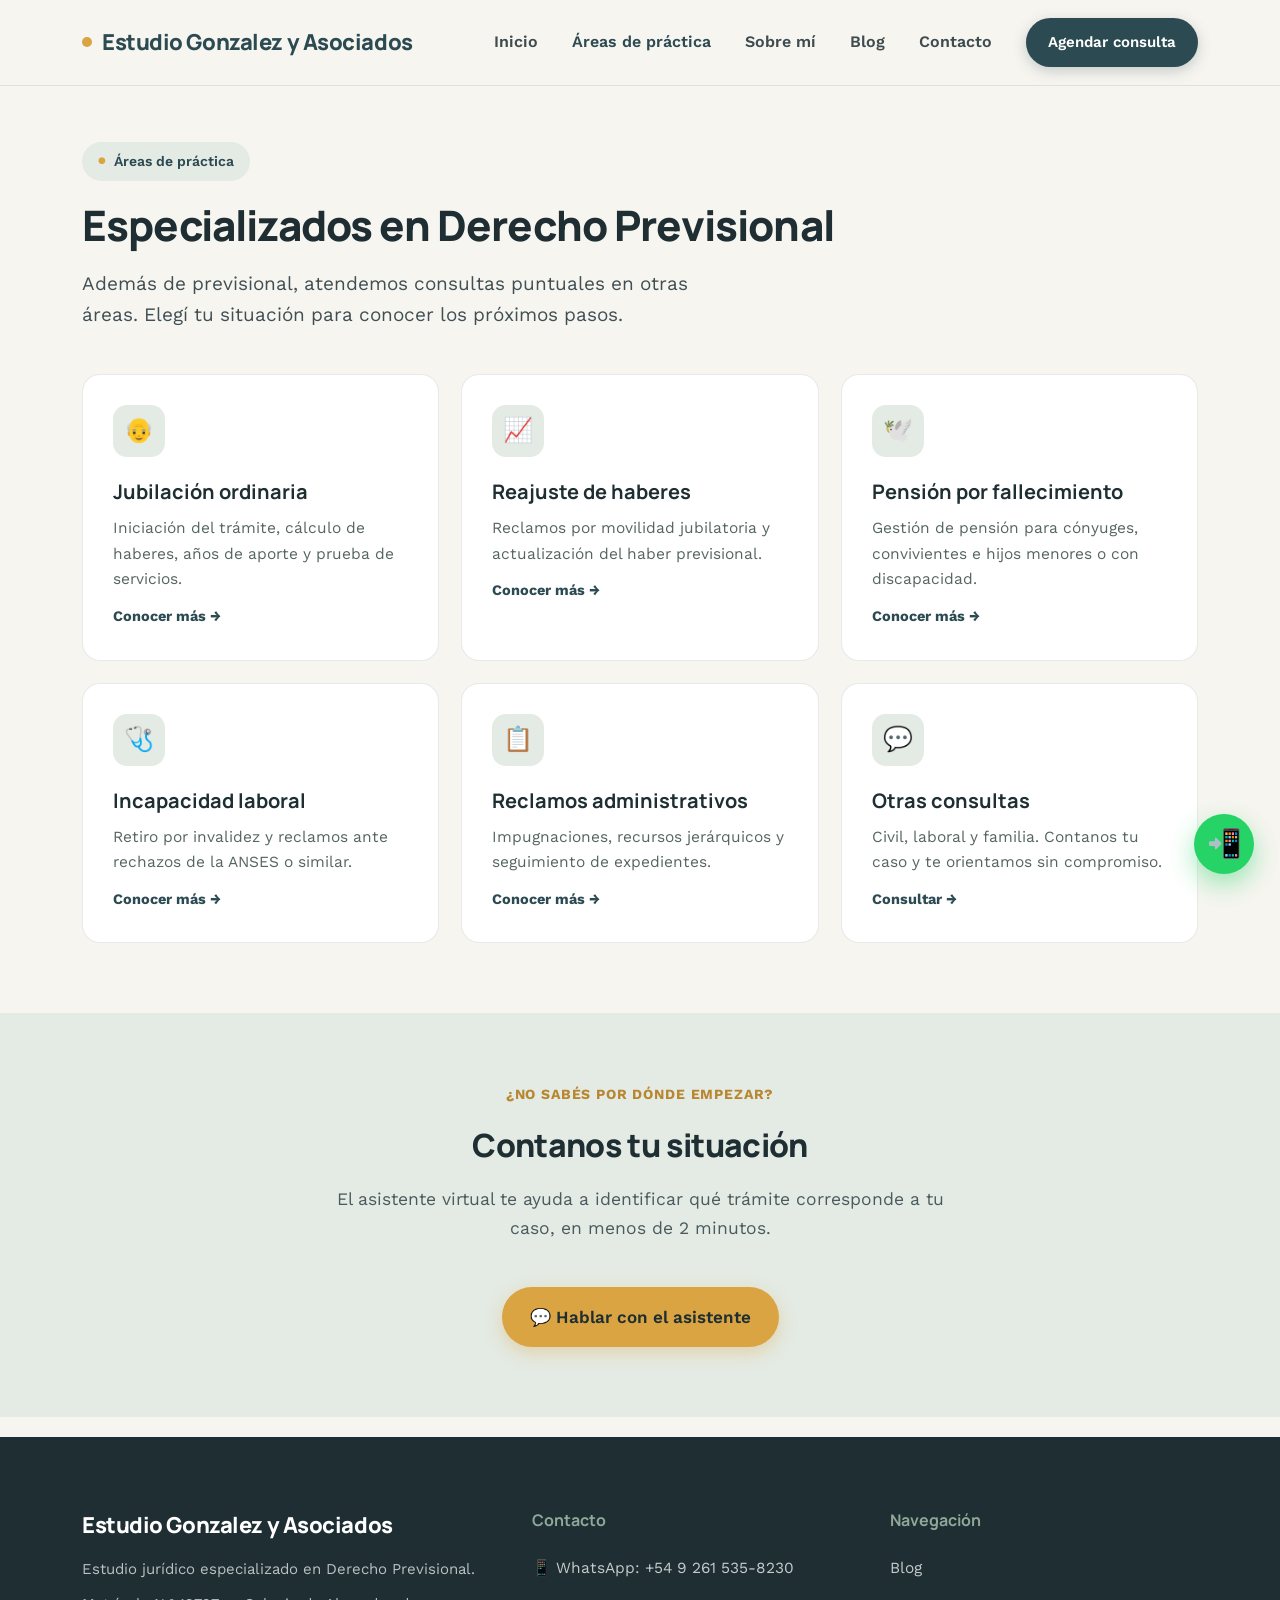
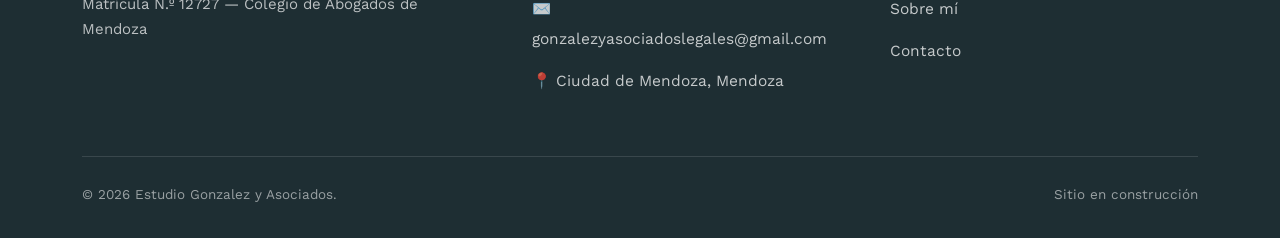
==== areas.html @ e0887457 "Add files via upload" ====
<!DOCTYPE html>
<html lang="es">
<head>
<meta charset="UTF-8">
<meta name="viewport" content="width=device-width, initial-scale=1.0">
<title>Áreas de práctica — Estudio Gonzalez y Asociados | Mendoza</title>
<meta name="description" content="Jubilación ordinaria, reajuste de haberes, pensión por fallecimiento, incapacidad laboral y reclamos administrativos.">
<link rel="preconnect" href="https://fonts.googleapis.com">
<link href="https://fonts.googleapis.com/css2?family=Manrope:wght@500;600;700;800&family=Work+Sans:wght@400;500;600&display=swap" rel="stylesheet">
<link rel="stylesheet" href="styles.css">
</head>
<body>
<header>
  <div class="navbar wrap">
    <a href="index.html" class="brand"><span class="dot"></span>Estudio Gonzalez y Asociados</a>
    <div class="menu-row">
      <nav><ul>
        <li><a href="index.html">Inicio</a></li>
        <li><a href="areas.html" aria-current="page">Áreas de práctica</a></li>
        <li><a href="sobre-mi.html">Sobre mí</a></li>
        <li><a href="blog.html">Blog</a></li>
        <li><a href="contacto.html">Contacto</a></li>
      </ul></nav>
      <a class="nav-cta" href="contacto.html#calendario">Agendar consulta</a>
    </div>
  </div>
</header>

<section class="page-hero">
  <div class="wrap">
    <span class="eyebrow">Áreas de práctica</span>
    <h1>Especializados en Derecho Previsional</h1>
    <p class="lead">Además de previsional, atendemos consultas puntuales en otras áreas. Elegí tu situación para conocer los próximos pasos.</p>
  </div>
</section>

<section style="padding-top:0;">
  <div class="wrap">
    <div class="areas-grid">
      <a href="previsional.html#jubilacion" class="area-card reveal"><div class="area-ic">👴</div><h3>Jubilación ordinaria</h3><p>Iniciación del trámite, cálculo de haberes, años de aporte y prueba de servicios.</p><span class="area-link">Conocer más →</span></a>
      <a href="previsional.html#reajuste" class="area-card reveal"><div class="area-ic">📈</div><h3>Reajuste de haberes</h3><p>Reclamos por movilidad jubilatoria y actualización del haber previsional.</p><span class="area-link">Conocer más →</span></a>
      <a href="previsional.html#pension" class="area-card reveal"><div class="area-ic">🕊️</div><h3>Pensión por fallecimiento</h3><p>Gestión de pensión para cónyuges, convivientes e hijos menores o con discapacidad.</p><span class="area-link">Conocer más →</span></a>
      <a href="previsional.html#incapacidad" class="area-card reveal"><div class="area-ic">🩺</div><h3>Incapacidad laboral</h3><p>Retiro por invalidez y reclamos ante rechazos de la ANSES o similar.</p><span class="area-link">Conocer más →</span></a>
      <a href="previsional.html#reclamos" class="area-card reveal"><div class="area-ic">📋</div><h3>Reclamos administrativos</h3><p>Impugnaciones, recursos jerárquicos y seguimiento de expedientes.</p><span class="area-link">Conocer más →</span></a>
      <a href="contacto.html" class="area-card reveal"><div class="area-ic">💬</div><h3>Otras consultas</h3><p>Civil, laboral y familia. Contanos tu caso y te orientamos sin compromiso.</p><span class="area-link">Consultar →</span></a>
    </div>
  </div>
</section>

<section class="faq">
  <div class="wrap">
    <div class="sec-head reveal" style="margin-left:auto; margin-right:auto; text-align:center;">
      <span class="sec-eyebrow">¿No sabés por dónde empezar?</span>
      <h2>Contanos tu situación</h2>
      <p>El asistente virtual te ayuda a identificar qué trámite corresponde a tu caso, en menos de 2 minutos.</p>
    </div>
    <div style="text-align:center;"><a href="contacto.html" class="btn-primary">💬 Hablar con el asistente</a></div>
  </div>
</section>

<footer>
  <div class="wrap">
    <div class="foot-grid">
      <div><div class="brand">Estudio Gonzalez y Asociados</div><p>Estudio jurídico especializado en Derecho Previsional.</p><p>Matrícula N.º 12727 — Colegio de Abogados de Mendoza</p></div>
      <div><h3>Contacto</h3><ul><li><a href="https://wa.me/5492615358230?text=Hola%2C%20quiero%20hacer%20una%20consulta%20previsional" target="_blank" rel="noopener">📱 WhatsApp: +54 9 261 535-8230</a></li><li><a href="mailto:gonzalezyasociadoslegales@gmail.com">✉️ gonzalezyasociadoslegales@gmail.com</a></li><li><a href="#">📍 Ciudad de Mendoza, Mendoza</a></li></ul></div>
      <div><h3>Navegación</h3><ul><li><a href="blog.html">Blog</a></li><li><a href="sobre-mi.html">Sobre mí</a></li><li><a href="contacto.html">Contacto</a></li></ul></div>
    </div>
    <div class="foot-bottom"><span>© 2026 Estudio Gonzalez y Asociados.</span><span>Sitio en construcción</span></div>
  </div>
</footer>
<a href="https://wa.me/5492615358230?text=Hola%2C%20quiero%20hacer%20una%20consulta%20previsional" target="_blank" rel="noopener" class="wa-float" aria-label="Contactar por WhatsApp">📲</a>
<script>
const io = new IntersectionObserver((entries)=>{entries.forEach(e=>{if(e.isIntersecting){e.target.classList.add('show'); io.unobserve(e.target);}});}, {threshold:0.15});
document.querySelectorAll('.reveal').forEach(el=>io.observe(el));
</script>
</body>
</html>
---- styles.css ----
:root{
  --teal-900:#1E2E33;
  --teal-700:#2C4A52;
  --teal-600:#3B5F68;
  --sage:#8FA998;
  --sage-light:#E4EBE4;
  --sand:#F7F5F0;
  --gold:#D9A441;
  --gold-dark:#B8862E;
  --white:#FFFFFF;
  --line: rgba(30,46,51,0.10);
  --radius: 18px;
}
*{box-sizing:border-box; margin:0; padding:0;}
html{scroll-behavior:smooth;}
body{
  font-family:'Work Sans', Arial, sans-serif;
  background:var(--sand);
  color:var(--teal-900);
  font-size:18px;
  line-height:1.65;
  -webkit-font-smoothing:antialiased;
}
h1,h2,h3,.brand{font-family:'Manrope', Arial, sans-serif;}
a{color:inherit;}
img{max-width:100%; display:block;}
.wrap{max-width:1180px; margin:0 auto; padding:0 32px;}
:focus-visible{outline:3px solid var(--gold-dark); outline-offset:3px; border-radius:6px;}

/* HEADER */
header{position:sticky; top:0; z-index:50; background:rgba(247,245,240,0.94); backdrop-filter:blur(10px); border-bottom:1px solid var(--line);}
.navbar{display:flex; align-items:center; justify-content:space-between; padding:18px 32px;}
.brand{font-weight:800; font-size:22px; color:var(--teal-700); letter-spacing:-0.02em; display:flex; align-items:center; gap:10px; text-decoration:none;}
.brand .dot{width:10px;height:10px;border-radius:50%;background:var(--gold);}
nav ul{list-style:none; display:flex; gap:34px; font-weight:600; font-size:16px;}
nav a{text-decoration:none; color:var(--teal-900); opacity:0.85; transition:opacity .2s;}
nav a:hover, nav a[aria-current="page"]{opacity:1; color:var(--teal-700);}
.nav-cta{background:var(--teal-700); color:var(--white); padding:12px 22px; border-radius:100px; font-weight:600; font-size:15px; text-decoration:none; white-space:nowrap; box-shadow:0 4px 14px rgba(44,74,82,0.25);}
.menu-row{display:flex; align-items:center; gap:34px;}
@media (max-width:880px){ nav{display:none;} }

.page-hero{padding:56px 0 44px;}
.eyebrow{display:inline-flex; align-items:center; gap:8px; background:var(--sage-light); color:var(--teal-700); padding:8px 16px; border-radius:100px; font-weight:600; font-size:14px; margin-bottom:20px;}
.eyebrow::before{content:"●"; color:var(--gold); font-size:10px;}
h1{font-size:42px; line-height:1.16; letter-spacing:-0.02em; font-weight:800; color:var(--teal-900); margin-bottom:18px;}
.lead{font-size:19px; color:#3f4f53; max-width:620px;}

.btn-row{display:flex; gap:16px; flex-wrap:wrap; margin-top:28px;}
.btn-primary, .btn-secondary{padding:16px 28px; border-radius:100px; font-weight:600; font-size:17px; text-decoration:none; display:inline-flex; align-items:center; gap:10px; transition:transform .15s ease, box-shadow .15s ease; border:none; cursor:pointer; font-family:inherit;}
.btn-primary{background:var(--gold); color:var(--teal-900); box-shadow:0 6px 18px rgba(217,164,65,0.35);}
.btn-primary:hover{transform:translateY(-2px);}
.btn-secondary{background:var(--white); color:var(--teal-700); border:1.5px solid var(--line);}
.btn-secondary:hover{border-color:var(--teal-700); transform:translateY(-2px);}

section{padding:70px 0;}
.sec-head{max-width:640px; margin-bottom:44px;}
.sec-eyebrow{color:var(--gold-dark); font-weight:700; font-size:14px; letter-spacing:0.06em; text-transform:uppercase; margin-bottom:12px; display:block;}
h2{font-size:32px; font-weight:800; letter-spacing:-0.02em; margin-bottom:14px; color:var(--teal-900);}
h3{font-size:20px; font-weight:700;}
.sec-head p{color:#4a5a5e; font-size:17.5px;}

.areas-grid{display:grid; grid-template-columns:repeat(3,1fr); gap:22px;}
@media (max-width:860px){ .areas-grid{grid-template-columns:repeat(2,1fr);} }
@media (max-width:600px){ .areas-grid{grid-template-columns:1fr;} }
.area-card{background:var(--white); border-radius:var(--radius); padding:30px; border:1px solid var(--line); transition:transform .2s ease, box-shadow .2s ease; text-decoration:none; color:inherit; display:block;}
.area-card:hover{transform:translateY(-4px); box-shadow:0 16px 34px rgba(30,46,51,0.09);}
.area-ic{width:52px; height:52px; border-radius:14px; background:var(--sage-light); display:flex; align-items:center; justify-content:center; font-size:24px; margin-bottom:18px;}
.area-card h3{margin-bottom:8px;}
.area-card p{font-size:15.5px; color:#55655f;}
.area-card .area-link{font-size:14.5px; font-weight:700; color:var(--teal-700); margin-top:12px; display:inline-block;}

.blog-grid{display:grid; grid-template-columns:repeat(3,1fr); gap:26px;}
@media (max-width:900px){ .blog-grid{grid-template-columns:1fr 1fr;} }
@media (max-width:640px){ .blog-grid{grid-template-columns:1fr;} }
.blog-card{background:var(--white); border-radius:var(--radius); overflow:hidden; border:1px solid var(--line); display:flex; flex-direction:column; transition:transform .2s ease; text-decoration:none; color:inherit;}
.blog-card:hover{transform:translateY(-4px);}
.blog-img{height:150px; background:linear-gradient(135deg, var(--teal-700), var(--sage)); position:relative;}
.blog-tag{position:absolute; top:14px; left:14px; background:rgba(255,255,255,0.92); color:var(--teal-700); font-size:12.5px; font-weight:700; padding:6px 12px; border-radius:100px;}
.blog-content{padding:22px; display:flex; flex-direction:column; gap:10px; flex:1;}
.blog-date{font-size:13px; color:#8a978f; font-weight:600;}
.blog-content h3{font-size:18px; line-height:1.35;}
.blog-content p{font-size:14.5px; color:#5a6a64; flex:1;}
.blog-link{font-size:14.5px; font-weight:700; color:var(--teal-700);}

.faq{background:var(--sage-light);}
.faq-list{max-width:760px; margin:0 auto;}
details{background:var(--white); border-radius:14px; padding:22px 24px; margin-bottom:14px; border:1px solid var(--line);}
summary{font-weight:700; font-size:17.5px; cursor:pointer; list-style:none; display:flex; justify-content:space-between; align-items:center;}
summary::-webkit-details-marker{display:none;}
summary::after{content:"+"; font-size:22px; color:var(--gold-dark); font-weight:700; margin-left:16px;}
details[open] summary::after{content:"–";}
details p{margin-top:14px; font-size:16px; color:#4a5a5e;}

.card-white{background:var(--white); border-radius:var(--radius); border:1px solid var(--line); padding:34px;}

.contact-grid{display:grid; grid-template-columns:1fr 1fr; gap:44px; align-items:start;}
@media (max-width:860px){ .contact-grid{grid-template-columns:1fr;} }
.form-field{margin-bottom:20px;}
.form-field label{display:block; font-weight:600; font-size:15px; margin-bottom:8px;}
.form-field input, .form-field select, .form-field textarea{
  width:100%; padding:14px 16px; border-radius:12px; border:1.5px solid var(--line);
  font-family:inherit; font-size:16px; background:var(--sand); color:var(--teal-900);
}
.form-field textarea{min-height:120px; resize:vertical;}
.chips-select{display:flex; flex-wrap:wrap; gap:10px;}
.chips-select label{display:flex; align-items:center; gap:8px; background:var(--sand); border:1.5px solid var(--line); padding:10px 16px; border-radius:100px; font-weight:600; font-size:14.5px; cursor:pointer;}
.info-row{display:flex; gap:14px; margin-bottom:22px; align-items:flex-start;}
.info-ic{width:44px; height:44px; border-radius:12px; background:var(--sage-light); display:flex; align-items:center; justify-content:center; font-size:20px; flex-shrink:0;}
.info-row h3{font-size:17px; margin-bottom:4px;}
.info-row p{font-size:15.5px; color:#55655f;}

article.post{max-width:740px; margin:0 auto;}
article.post h2{font-size:26px; margin-top:36px; margin-bottom:14px;}
article.post p{margin-bottom:18px; font-size:18px; color:#33454a;}
article.post ul{margin:0 0 18px 22px;}
article.post li{margin-bottom:10px; font-size:18px; color:#33454a;}
.post-meta{display:flex; gap:16px; align-items:center; color:#6d7d77; font-size:14.5px; margin-bottom:10px; font-weight:600;}
.post-callout{background:var(--sage-light); border-left:4px solid var(--sage); padding:20px 24px; border-radius:12px; margin:26px 0; font-size:17px;}

footer{background:var(--teal-900); color:var(--white); padding:70px 0 32px; margin-top:20px;}
.foot-grid{display:grid; grid-template-columns:1.3fr 1fr 1fr; gap:50px; margin-bottom:50px;}
@media (max-width:800px){ .foot-grid{grid-template-columns:1fr;} }
footer h3{font-size:16px; font-weight:700; margin-bottom:18px; color:var(--sage);}
footer .brand{color:var(--white); margin-bottom:14px;}
footer p{color:rgba(255,255,255,0.7); font-size:15px; margin-bottom:10px;}
footer ul{list-style:none;}
footer li{margin-bottom:12px;}
footer a{text-decoration:none; color:rgba(255,255,255,0.75); font-size:15.5px;}
footer a:hover{color:var(--white);}
.foot-bottom{border-top:1px solid rgba(255,255,255,0.12); padding-top:26px; font-size:13.5px; color:rgba(255,255,255,0.55); display:flex; justify-content:space-between; flex-wrap:wrap; gap:10px;}

.wa-float{position:fixed; bottom:26px; right:26px; z-index:60; width:60px; height:60px; border-radius:50%; background:#25D366; display:flex; align-items:center; justify-content:center; font-size:28px; box-shadow:0 10px 26px rgba(37,211,102,0.45); text-decoration:none; color:white; animation:float 3s ease-in-out infinite;}
@keyframes float{0%,100%{transform:translateY(0);} 50%{transform:translateY(-6px);}}

.trust{background:var(--teal-700); padding:26px 0;}
.trust .wrap{display:flex; justify-content:space-between; flex-wrap:wrap; gap:20px; color:var(--white);}
.trust-item{display:flex; align-items:center; gap:12px; font-weight:600; font-size:15.5px;}
.trust-item .ic{width:34px; height:34px; border-radius:10px; background:rgba(255,255,255,0.14); display:flex; align-items:center; justify-content:center; font-size:17px;}

.reveal{opacity:0; transform:translateY(18px); transition:opacity .6s ease, transform .6s ease;}
.reveal.show{opacity:1; transform:translateY(0);}

@media (prefers-reduced-motion: reduce){ *{animation:none !important; transition:none !important;} }
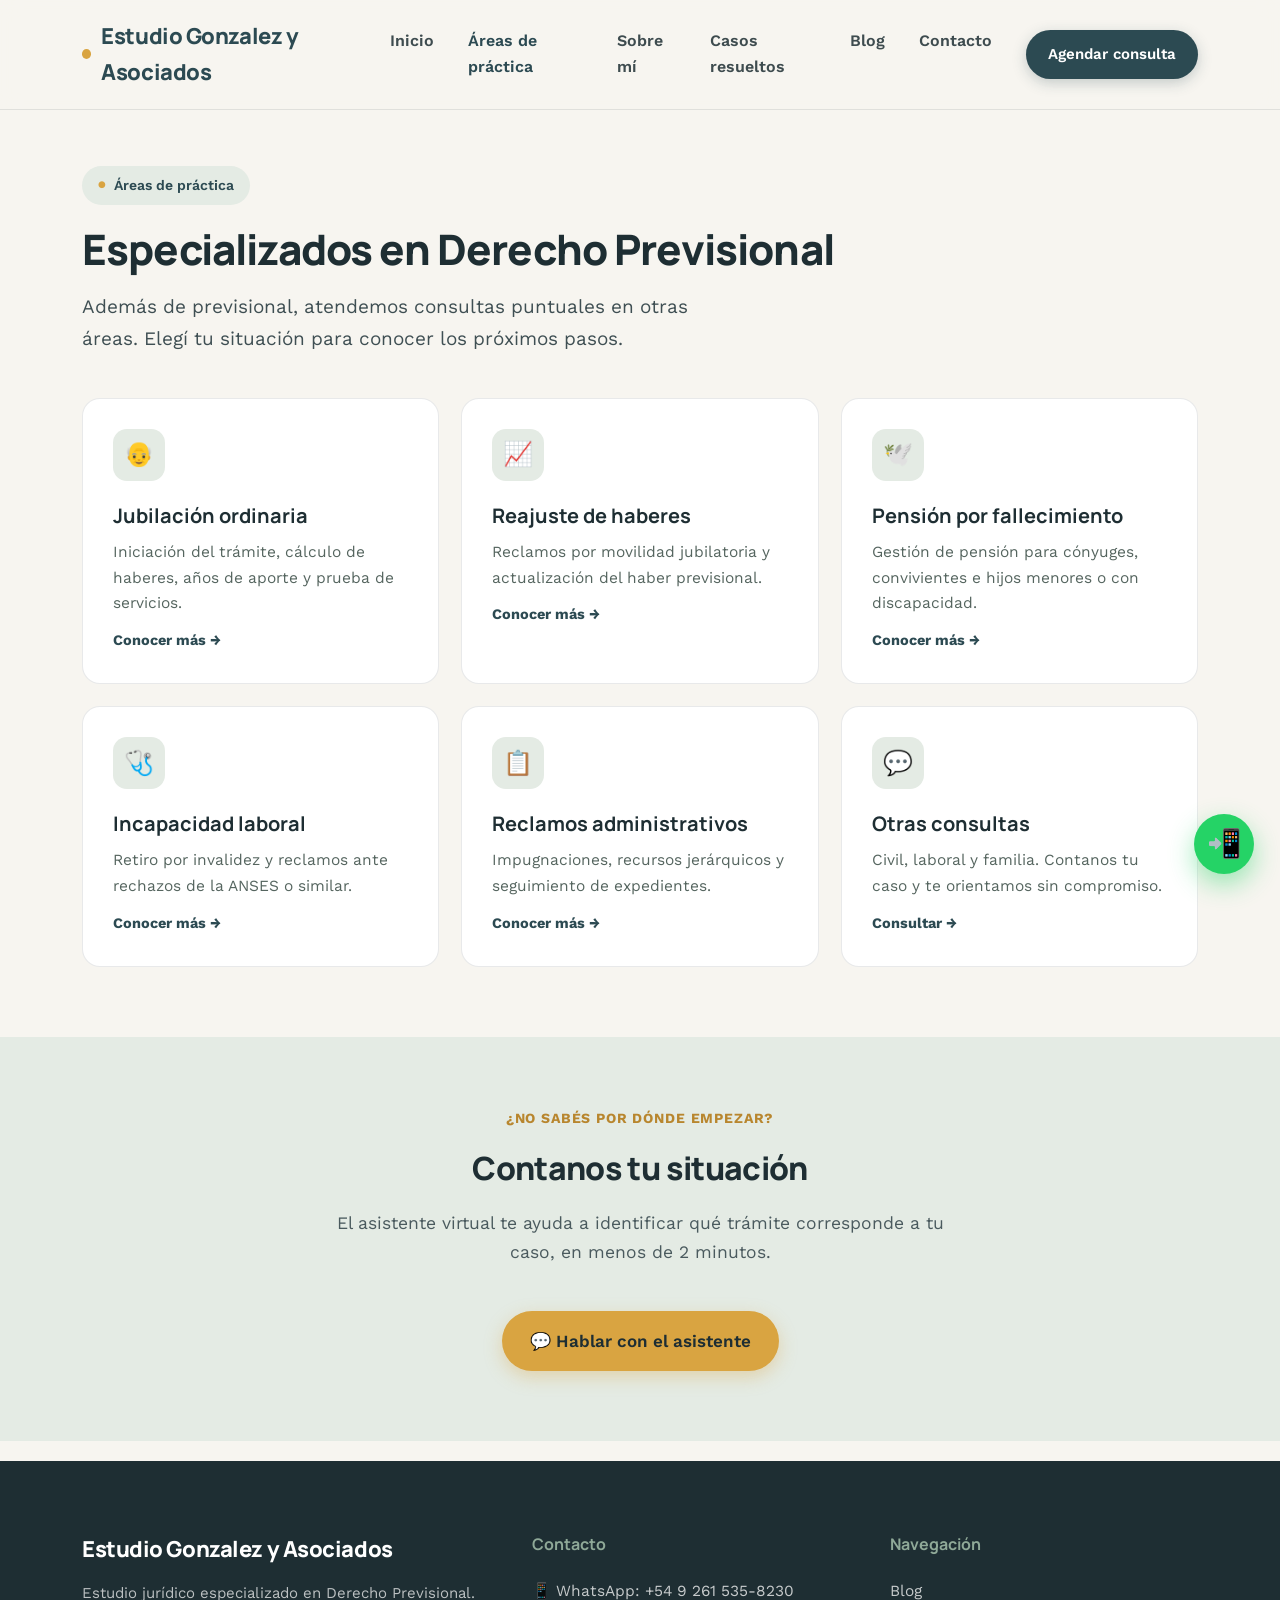
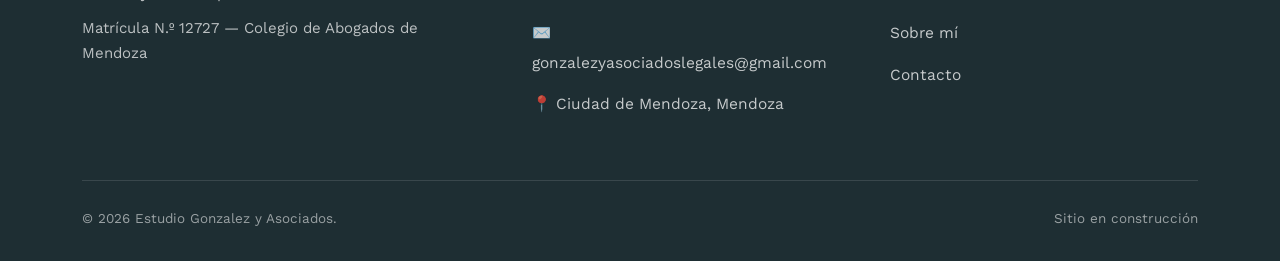
==== commit d3ad47b4: "Add files via upload" ====
--- a/areas.html
+++ b/areas.html
@@ -18,6 +18,7 @@
         <li><a href="index.html">Inicio</a></li>
         <li><a href="areas.html" aria-current="page">Áreas de práctica</a></li>
         <li><a href="sobre-mi.html">Sobre mí</a></li>
+        <li><a href="casos-resueltos.html">Casos resueltos</a></li>
         <li><a href="blog.html">Blog</a></li>
         <li><a href="contacto.html">Contacto</a></li>
       </ul></nav>
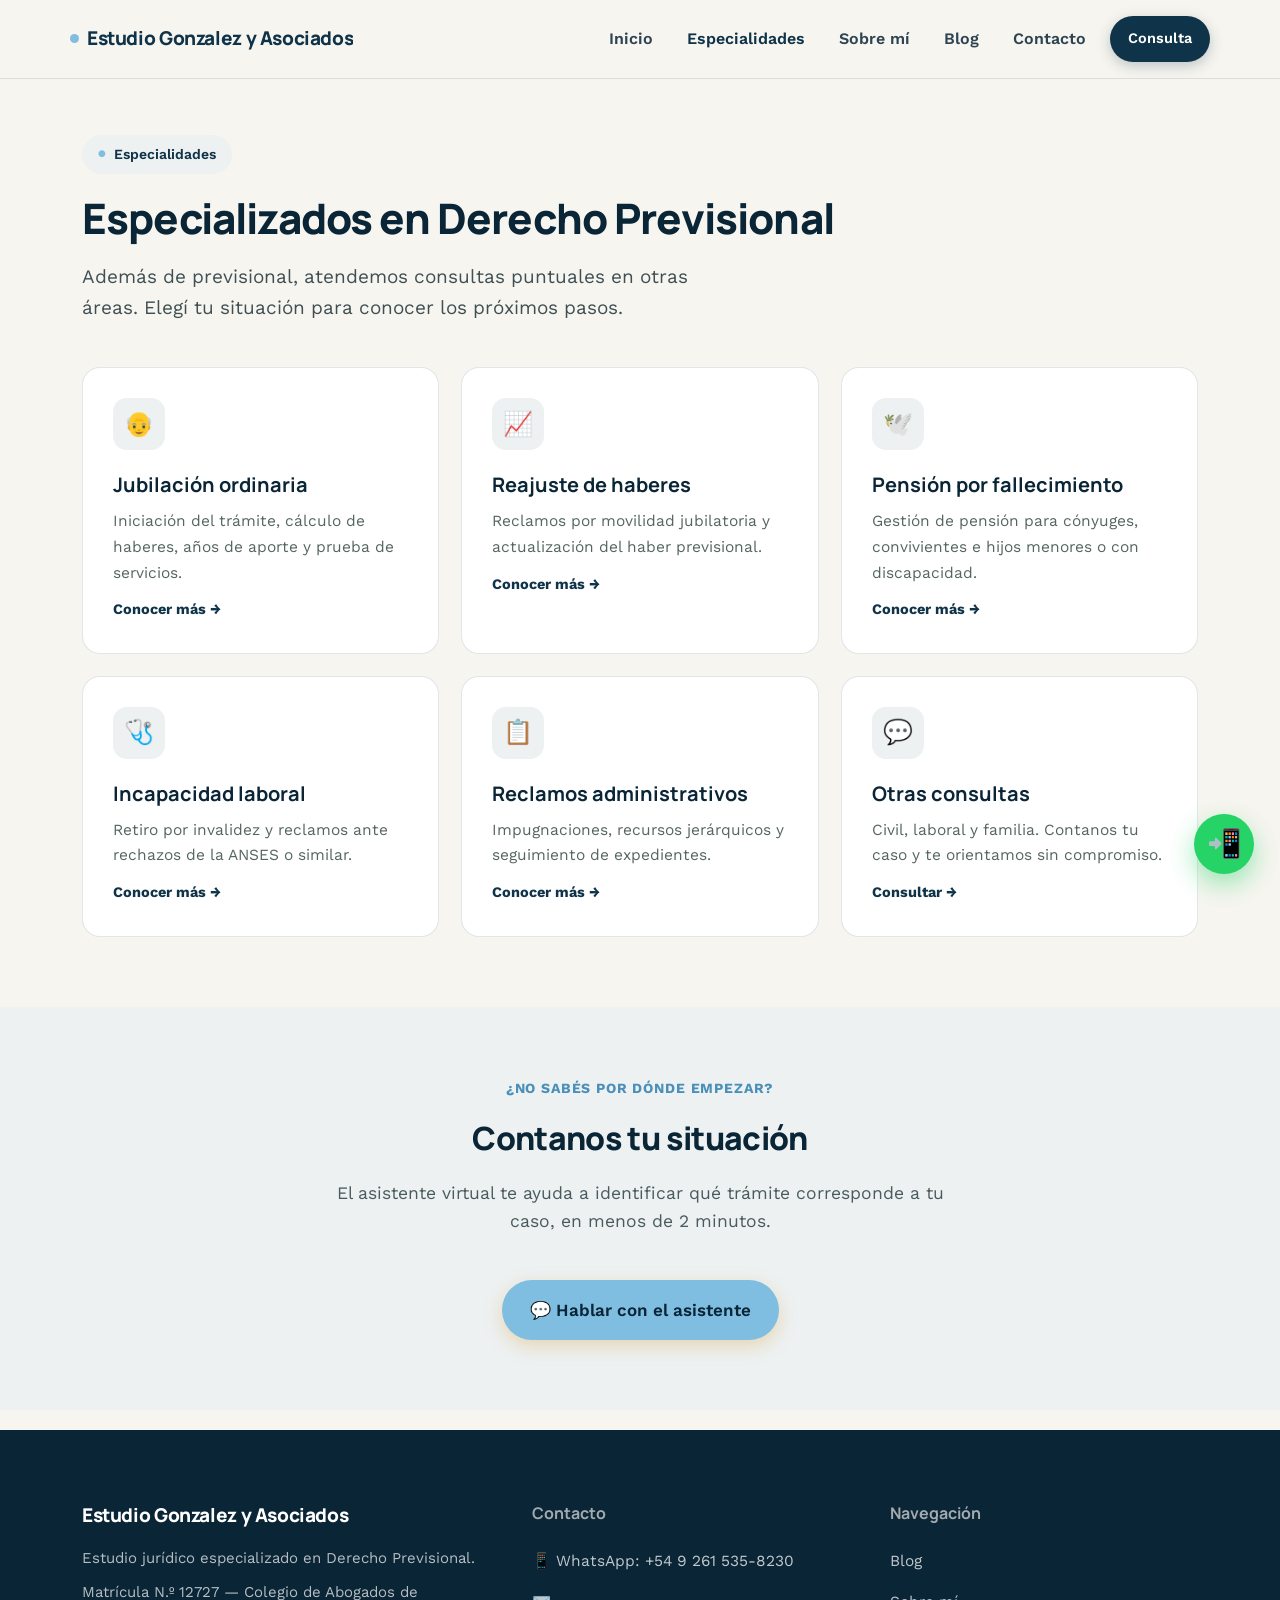
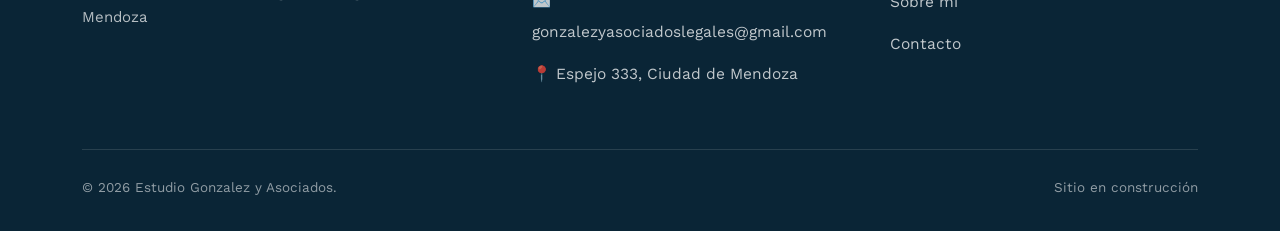
==== commit 8570a300: "Add files via upload" ====
--- a/areas.html
+++ b/areas.html
@@ -3,7 +3,7 @@
 <head>
 <meta charset="UTF-8">
 <meta name="viewport" content="width=device-width, initial-scale=1.0">
-<title>Áreas de práctica — Estudio Gonzalez y Asociados | Mendoza</title>
+<title>Especialidades — Estudio Gonzalez y Asociados | Mendoza</title>
 <meta name="description" content="Jubilación ordinaria, reajuste de haberes, pensión por fallecimiento, incapacidad laboral y reclamos administrativos.">
 <link rel="preconnect" href="https://fonts.googleapis.com">
 <link href="https://fonts.googleapis.com/css2?family=Manrope:wght@500;600;700;800&family=Work+Sans:wght@400;500;600&display=swap" rel="stylesheet">
@@ -16,20 +16,22 @@
     <div class="menu-row">
       <nav><ul>
         <li><a href="index.html">Inicio</a></li>
-        <li><a href="areas.html" aria-current="page">Áreas de práctica</a></li>
+        <li><a href="areas.html" aria-current="page">Especialidades</a></li>
         <li><a href="sobre-mi.html">Sobre mí</a></li>
-        <li><a href="casos-resueltos.html">Casos resueltos</a></li>
         <li><a href="blog.html">Blog</a></li>
         <li><a href="contacto.html">Contacto</a></li>
       </ul></nav>
-      <a class="nav-cta" href="contacto.html#calendario">Agendar consulta</a>
+      <a class="nav-cta" href="contacto.html#calendario">Consulta</a>
+      <button class="menu-toggle" aria-label="Abrir menú" aria-expanded="false">
+        <svg viewBox="0 0 24 24" fill="none" stroke="currentColor" stroke-width="2" stroke-linecap="round"><line x1="3" y1="6" x2="21" y2="6"/><line x1="3" y1="12" x2="21" y2="12"/><line x1="3" y1="18" x2="21" y2="18"/></svg>
+      </button>
     </div>
   </div>
 </header>
 
 <section class="page-hero">
   <div class="wrap">
-    <span class="eyebrow">Áreas de práctica</span>
+    <span class="eyebrow">Especialidades</span>
     <h1>Especializados en Derecho Previsional</h1>
     <p class="lead">Además de previsional, atendemos consultas puntuales en otras áreas. Elegí tu situación para conocer los próximos pasos.</p>
   </div>
@@ -63,16 +65,13 @@
   <div class="wrap">
     <div class="foot-grid">
       <div><div class="brand">Estudio Gonzalez y Asociados</div><p>Estudio jurídico especializado en Derecho Previsional.</p><p>Matrícula N.º 12727 — Colegio de Abogados de Mendoza</p></div>
-      <div><h3>Contacto</h3><ul><li><a href="https://wa.me/5492615358230?text=Hola%2C%20quiero%20hacer%20una%20consulta%20previsional" target="_blank" rel="noopener">📱 WhatsApp: +54 9 261 535-8230</a></li><li><a href="mailto:gonzalezyasociadoslegales@gmail.com">✉️ gonzalezyasociadoslegales@gmail.com</a></li><li><a href="#">📍 Ciudad de Mendoza, Mendoza</a></li></ul></div>
+      <div><h3>Contacto</h3><ul><li><a href="https://wa.me/5492615358230?text=Hola%2C%20quiero%20hacer%20una%20consulta%20previsional" target="_blank" rel="noopener">📱 WhatsApp: +54 9 261 535-8230</a></li><li><a href="mailto:gonzalezyasociadoslegales@gmail.com">✉️ gonzalezyasociadoslegales@gmail.com</a></li><li><a href="https://www.google.com/maps/search/?api=1&query=Espejo+333+Ciudad+de+Mendoza" target="_blank" rel="noopener">📍 Espejo 333, Ciudad de Mendoza</a></li></ul></div>
       <div><h3>Navegación</h3><ul><li><a href="blog.html">Blog</a></li><li><a href="sobre-mi.html">Sobre mí</a></li><li><a href="contacto.html">Contacto</a></li></ul></div>
     </div>
     <div class="foot-bottom"><span>© 2026 Estudio Gonzalez y Asociados.</span><span>Sitio en construcción</span></div>
   </div>
 </footer>
 <a href="https://wa.me/5492615358230?text=Hola%2C%20quiero%20hacer%20una%20consulta%20previsional" target="_blank" rel="noopener" class="wa-float" aria-label="Contactar por WhatsApp">📲</a>
-<script>
-const io = new IntersectionObserver((entries)=>{entries.forEach(e=>{if(e.isIntersecting){e.target.classList.add('show'); io.unobserve(e.target);}});}, {threshold:0.15});
-document.querySelectorAll('.reveal').forEach(el=>io.observe(el));
-</script>
+<script src="script.js"></script>
 </body>
 </html>
--- a/styles.css
+++ b/styles.css
@@ -1,14 +1,14 @@
 :root{
-  --teal-900:#1E2E33;
-  --teal-700:#2C4A52;
-  --teal-600:#3B5F68;
-  --sage:#8FA998;
-  --sage-light:#E4EBE4;
+  --teal-900:#0A2536;
+  --teal-700:#0F3349;
+  --teal-600:#1C4A66;
+  --sage:#A3ABAE;
+  --sage-light:#EDF1F2;
   --sand:#F7F5F0;
-  --gold:#D9A441;
-  --gold-dark:#B8862E;
+  --gold:#7FBEE0;
+  --gold-dark:#4A8FB8;
   --white:#FFFFFF;
-  --line: rgba(30,46,51,0.10);
+  --line: rgba(15,51,73,0.12);
   --radius: 18px;
 }
 *{box-sizing:border-box; margin:0; padding:0;}
@@ -28,16 +28,29 @@
 :focus-visible{outline:3px solid var(--gold-dark); outline-offset:3px; border-radius:6px;}
 
 /* HEADER */
-header{position:sticky; top:0; z-index:50; background:rgba(247,245,240,0.94); backdrop-filter:blur(10px); border-bottom:1px solid var(--line);}
-.navbar{display:flex; align-items:center; justify-content:space-between; padding:18px 32px;}
-.brand{font-weight:800; font-size:22px; color:var(--teal-700); letter-spacing:-0.02em; display:flex; align-items:center; gap:10px; text-decoration:none;}
-.brand .dot{width:10px;height:10px;border-radius:50%;background:var(--gold);}
+header{position:sticky; top:0; z-index:50; background:rgba(247,245,240,0.94); backdrop-filter:blur(10px); border-bottom:1px solid var(--line); overflow-x:hidden;}
+.navbar{display:flex; align-items:center; justify-content:space-between; padding:16px 20px; gap:12px;}
+.brand{font-weight:800; font-size:19px; color:var(--teal-700); letter-spacing:-0.02em; display:flex; align-items:center; gap:8px; text-decoration:none; white-space:nowrap; flex-shrink:1; min-width:0; overflow:hidden; text-overflow:ellipsis;}
+.brand .dot{width:9px;height:9px;border-radius:50%;background:var(--gold); flex-shrink:0;}
 nav ul{list-style:none; display:flex; gap:34px; font-weight:600; font-size:16px;}
 nav a{text-decoration:none; color:var(--teal-900); opacity:0.85; transition:opacity .2s;}
 nav a:hover, nav a[aria-current="page"]{opacity:1; color:var(--teal-700);}
-.nav-cta{background:var(--teal-700); color:var(--white); padding:12px 22px; border-radius:100px; font-weight:600; font-size:15px; text-decoration:none; white-space:nowrap; box-shadow:0 4px 14px rgba(44,74,82,0.25);}
-.menu-row{display:flex; align-items:center; gap:34px;}
-@media (max-width:880px){ nav{display:none;} }
+.nav-cta{background:var(--teal-700); color:var(--white); padding:11px 18px; border-radius:100px; font-weight:600; font-size:14.5px; text-decoration:none; white-space:nowrap; box-shadow:0 4px 14px rgba(15,51,73,0.25); flex-shrink:0;}
+.menu-row{display:flex; align-items:center; gap:24px;}
+.menu-toggle{display:none; background:none; border:1.5px solid var(--line); border-radius:10px; width:42px; height:42px; align-items:center; justify-content:center; cursor:pointer; flex-shrink:0; color:var(--teal-700);}
+.menu-toggle svg{width:20px; height:20px;}
+
+@media (max-width:880px){
+  nav{position:fixed; top:73px; left:0; right:0; background:var(--white); border-bottom:1px solid var(--line); box-shadow:0 12px 24px rgba(15,51,73,0.08); max-height:0; overflow:hidden; transition:max-height .25s ease;}
+  nav.open{max-height:400px;}
+  nav ul{flex-direction:column; gap:0; padding:8px 20px 18px;}
+  nav li{border-top:1px solid var(--line);}
+  nav a{display:block; padding:14px 4px;}
+  .menu-toggle{display:flex;}
+  .menu-row .nav-cta{display:none;}
+  .navbar{flex-wrap:nowrap;}
+}
+body{overflow-x:hidden;}
 
 .page-hero{padding:56px 0 44px;}
 .eyebrow{display:inline-flex; align-items:center; gap:8px; background:var(--sage-light); color:var(--teal-700); padding:8px 16px; border-radius:100px; font-weight:600; font-size:14px; margin-bottom:20px;}
@@ -53,6 +66,21 @@
 .btn-secondary:hover{border-color:var(--teal-700); transform:translateY(-2px);}
 
 section{padding:70px 0;}
+
+/* Zonas con significado fijo en todo el sitio:
+   .zone-action (navy) = agendar, contactar, decidir
+   .zone-info (crema/blanco) = leer, informarse, explorar
+   El borde superior marca visualmente dónde termina un bloque y empieza el otro. */
+.zone-action{background:var(--teal-700); color:var(--white); border-top:1px solid rgba(255,255,255,0.08); border-bottom:1px solid rgba(255,255,255,0.08);}
+.zone-action h2, .zone-action h1{color:var(--white);}
+.zone-action .sec-head p, .zone-action p.lead{color:rgba(255,255,255,0.78);}
+.zone-action .sec-eyebrow{color:var(--gold);}
+.zone-action .eyebrow{background:rgba(255,255,255,0.12); color:var(--white);}
+.zone-action .btn-secondary{background:transparent; color:var(--white); border-color:rgba(255,255,255,0.35);}
+.zone-action .btn-secondary:hover{border-color:var(--white);}
+
+.zone-info{background:var(--sand); border-top:1px solid var(--line); border-bottom:1px solid var(--line);}
+.zone-info-white{background:var(--white); border-top:1px solid var(--line); border-bottom:1px solid var(--line);}
 .sec-head{max-width:640px; margin-bottom:44px;}
 .sec-eyebrow{color:var(--gold-dark); font-weight:700; font-size:14px; letter-spacing:0.06em; text-transform:uppercase; margin-bottom:12px; display:block;}
 h2{font-size:32px; font-weight:800; letter-spacing:-0.02em; margin-bottom:14px; color:var(--teal-900);}
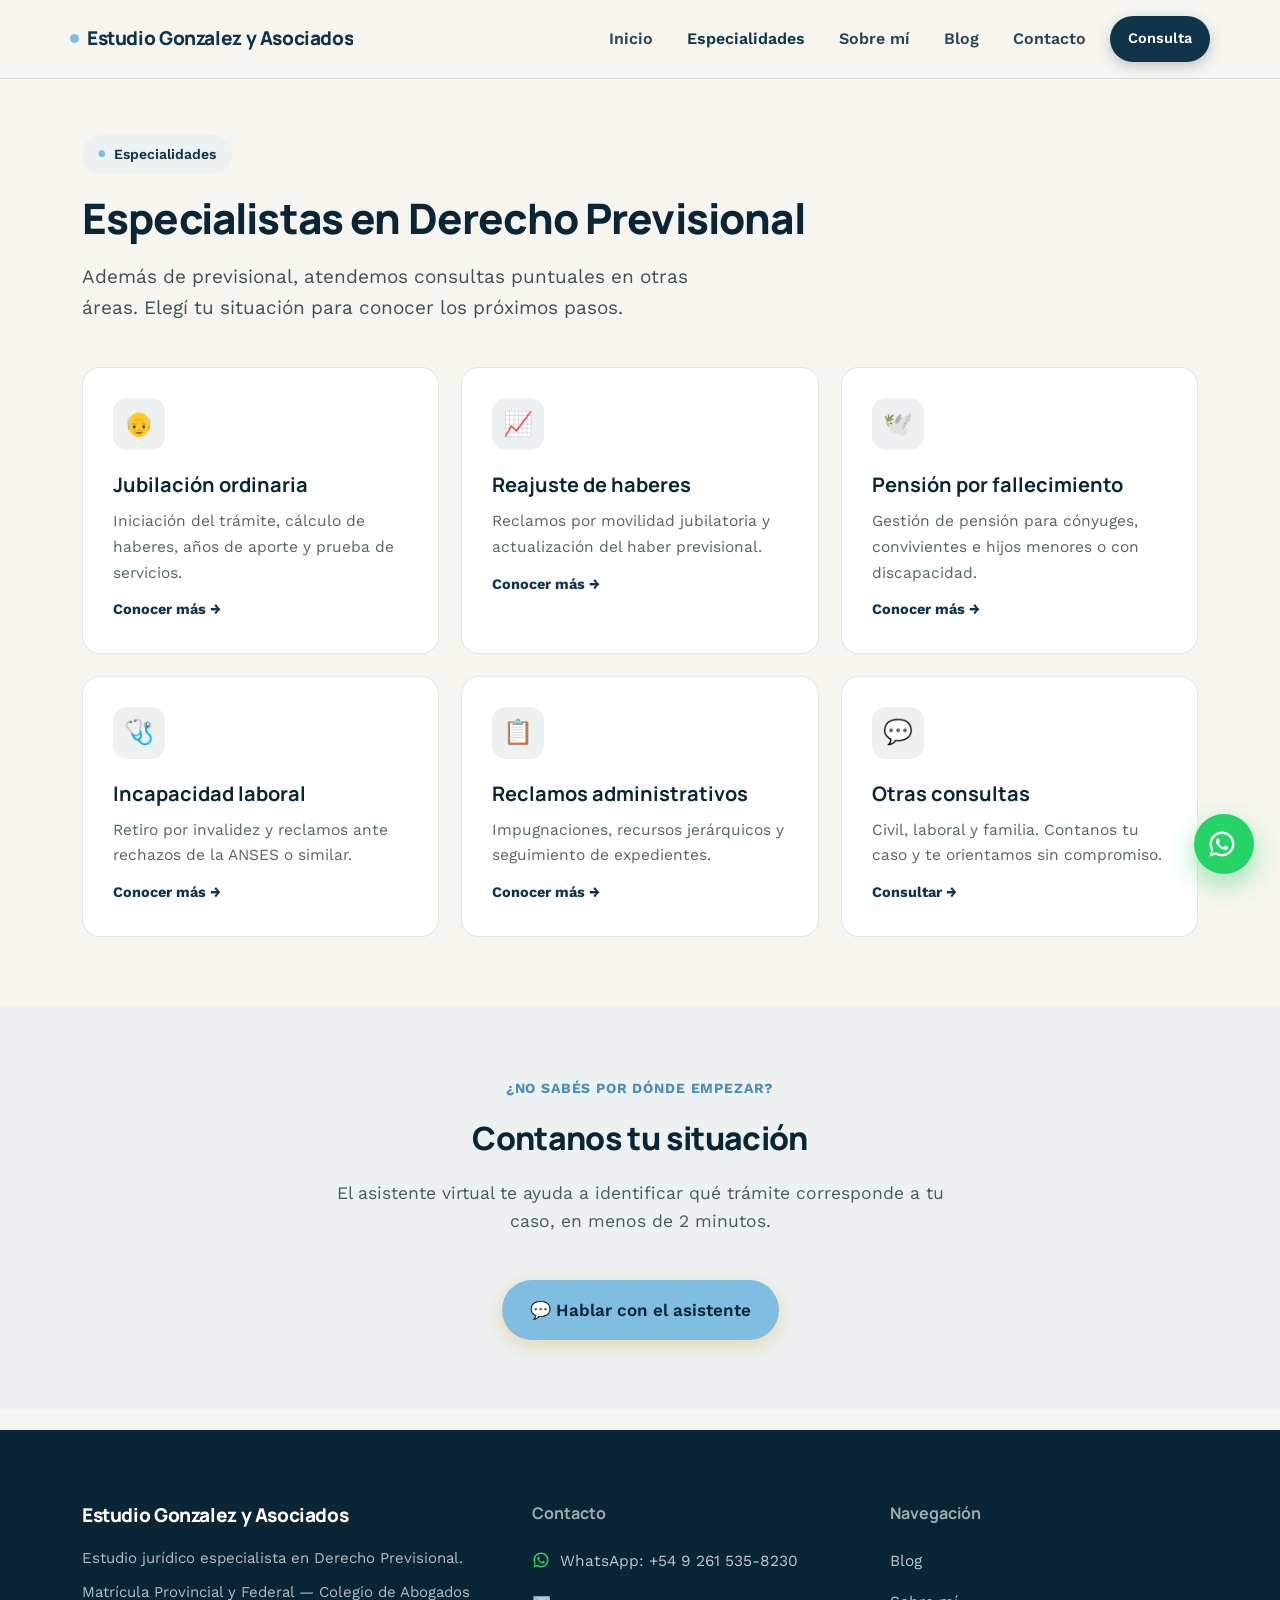
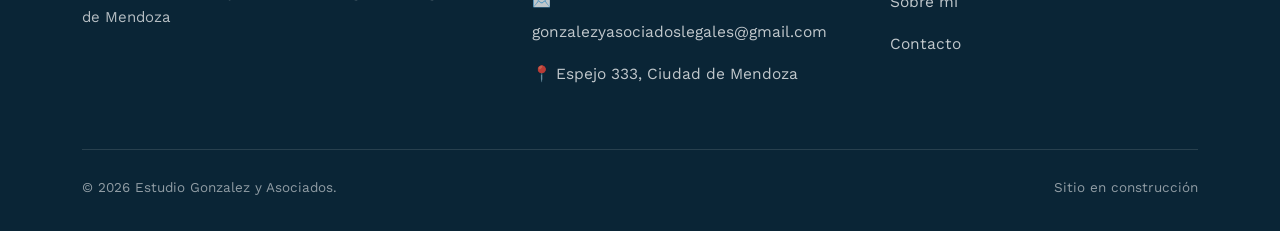
==== commit 55ff4b2a: "Add files via upload" ====
--- a/areas.html
+++ b/areas.html
@@ -32,7 +32,7 @@
 <section class="page-hero">
   <div class="wrap">
     <span class="eyebrow">Especialidades</span>
-    <h1>Especializados en Derecho Previsional</h1>
+    <h1>Especialistas en Derecho Previsional</h1>
     <p class="lead">Además de previsional, atendemos consultas puntuales en otras áreas. Elegí tu situación para conocer los próximos pasos.</p>
   </div>
 </section>
@@ -64,14 +64,14 @@
 <footer>
   <div class="wrap">
     <div class="foot-grid">
-      <div><div class="brand">Estudio Gonzalez y Asociados</div><p>Estudio jurídico especializado en Derecho Previsional.</p><p>Matrícula N.º 12727 — Colegio de Abogados de Mendoza</p></div>
-      <div><h3>Contacto</h3><ul><li><a href="https://wa.me/5492615358230?text=Hola%2C%20quiero%20hacer%20una%20consulta%20previsional" target="_blank" rel="noopener">📱 WhatsApp: +54 9 261 535-8230</a></li><li><a href="mailto:gonzalezyasociadoslegales@gmail.com">✉️ gonzalezyasociadoslegales@gmail.com</a></li><li><a href="https://www.google.com/maps/search/?api=1&query=Espejo+333+Ciudad+de+Mendoza" target="_blank" rel="noopener">📍 Espejo 333, Ciudad de Mendoza</a></li></ul></div>
+      <div><div class="brand">Estudio Gonzalez y Asociados</div><p>Estudio jurídico especialista en Derecho Previsional.</p><p>Matrícula Provincial y Federal — Colegio de Abogados de Mendoza</p></div>
+      <div><h3>Contacto</h3><ul><li><a href="https://wa.me/5492615358230?text=Hola%2C%20quiero%20hacer%20una%20consulta%20previsional" target="_blank" rel="noopener"><svg class="wa-icon" viewBox="0 0 24 24" fill="currentColor" aria-hidden="true"><path d="M12 2C6.48 2 2 6.48 2 12c0 1.85.5 3.58 1.35 5.07L2 22l5.06-1.33A9.94 9.94 0 0 0 12 22c5.52 0 10-4.48 10-10S17.52 2 12 2zm0 18c-1.6 0-3.1-.43-4.4-1.18l-.32-.19-3.1.81.83-3.02-.2-.31A7.94 7.94 0 0 1 4 12c0-4.41 3.59-8 8-8s8 3.59 8 8-3.59 8-8 8zm4.4-5.9c-.24-.12-1.43-.7-1.65-.78-.22-.08-.38-.12-.54.12-.16.24-.62.78-.76.94-.14.16-.28.18-.52.06-.24-.12-1.02-.38-1.94-1.2-.72-.64-1.2-1.43-1.34-1.67-.14-.24-.02-.37.11-.49.11-.11.24-.28.36-.42.12-.14.16-.24.24-.4.08-.16.04-.3-.02-.42-.06-.12-.54-1.3-.74-1.78-.19-.47-.39-.4-.54-.41h-.46c-.16 0-.42.06-.64.3-.22.24-.84.82-.84 2s.86 2.32.98 2.48c.12.16 1.7 2.59 4.12 3.63.58.25 1.03.4 1.38.51.58.18 1.11.16 1.53.1.47-.07 1.43-.58 1.63-1.15.2-.56.2-1.04.14-1.15-.06-.1-.22-.16-.46-.28z"/></svg> WhatsApp: +54 9 261 535-8230</a></li><li><a href="mailto:gonzalezyasociadoslegales@gmail.com">✉️ gonzalezyasociadoslegales@gmail.com</a></li><li><a href="https://www.google.com/maps/search/?api=1&query=Espejo+333+Ciudad+de+Mendoza" target="_blank" rel="noopener">📍 Espejo 333, Ciudad de Mendoza</a></li></ul></div>
       <div><h3>Navegación</h3><ul><li><a href="blog.html">Blog</a></li><li><a href="sobre-mi.html">Sobre mí</a></li><li><a href="contacto.html">Contacto</a></li></ul></div>
     </div>
     <div class="foot-bottom"><span>© 2026 Estudio Gonzalez y Asociados.</span><span>Sitio en construcción</span></div>
   </div>
 </footer>
-<a href="https://wa.me/5492615358230?text=Hola%2C%20quiero%20hacer%20una%20consulta%20previsional" target="_blank" rel="noopener" class="wa-float" aria-label="Contactar por WhatsApp">📲</a>
+<a href="https://wa.me/5492615358230?text=Hola%2C%20quiero%20hacer%20una%20consulta%20previsional" target="_blank" rel="noopener" class="wa-float" aria-label="Contactar por WhatsApp"><svg class="wa-icon" viewBox="0 0 24 24" fill="currentColor" aria-hidden="true"><path d="M12 2C6.48 2 2 6.48 2 12c0 1.85.5 3.58 1.35 5.07L2 22l5.06-1.33A9.94 9.94 0 0 0 12 22c5.52 0 10-4.48 10-10S17.52 2 12 2zm0 18c-1.6 0-3.1-.43-4.4-1.18l-.32-.19-3.1.81.83-3.02-.2-.31A7.94 7.94 0 0 1 4 12c0-4.41 3.59-8 8-8s8 3.59 8 8-3.59 8-8 8zm4.4-5.9c-.24-.12-1.43-.7-1.65-.78-.22-.08-.38-.12-.54.12-.16.24-.62.78-.76.94-.14.16-.28.18-.52.06-.24-.12-1.02-.38-1.94-1.2-.72-.64-1.2-1.43-1.34-1.67-.14-.24-.02-.37.11-.49.11-.11.24-.28.36-.42.12-.14.16-.24.24-.4.08-.16.04-.3-.02-.42-.06-.12-.54-1.3-.74-1.78-.19-.47-.39-.4-.54-.41h-.46c-.16 0-.42.06-.64.3-.22.24-.84.82-.84 2s.86 2.32.98 2.48c.12.16 1.7 2.59 4.12 3.63.58.25 1.03.4 1.38.51.58.18 1.11.16 1.53.1.47-.07 1.43-.58 1.63-1.15.2-.56.2-1.04.14-1.15-.06-.1-.22-.16-.46-.28z"/></svg></a>
 <script src="script.js"></script>
 </body>
 </html>
--- a/styles.css
+++ b/styles.css
@@ -28,7 +28,7 @@
 :focus-visible{outline:3px solid var(--gold-dark); outline-offset:3px; border-radius:6px;}
 
 /* HEADER */
-header{position:sticky; top:0; z-index:50; background:rgba(247,245,240,0.94); backdrop-filter:blur(10px); border-bottom:1px solid var(--line); overflow-x:hidden;}
+header{position:sticky; top:0; z-index:50; background:rgba(247,245,240,0.94); backdrop-filter:blur(10px); border-bottom:1px solid var(--line);}
 .navbar{display:flex; align-items:center; justify-content:space-between; padding:16px 20px; gap:12px;}
 .brand{font-weight:800; font-size:19px; color:var(--teal-700); letter-spacing:-0.02em; display:flex; align-items:center; gap:8px; text-decoration:none; white-space:nowrap; flex-shrink:1; min-width:0; overflow:hidden; text-overflow:ellipsis;}
 .brand .dot{width:9px;height:9px;border-radius:50%;background:var(--gold); flex-shrink:0;}
@@ -41,7 +41,7 @@
 .menu-toggle svg{width:20px; height:20px;}
 
 @media (max-width:880px){
-  nav{position:fixed; top:73px; left:0; right:0; background:var(--white); border-bottom:1px solid var(--line); box-shadow:0 12px 24px rgba(15,51,73,0.08); max-height:0; overflow:hidden; transition:max-height .25s ease;}
+  nav{position:absolute; top:100%; left:0; right:0; z-index:49; background:var(--white); border-bottom:1px solid var(--line); box-shadow:0 12px 24px rgba(15,51,73,0.12); max-height:0; overflow:hidden; transition:max-height .25s ease;}
   nav.open{max-height:400px;}
   nav ul{flex-direction:column; gap:0; padding:8px 20px 18px;}
   nav li{border-top:1px solid var(--line);}
@@ -157,7 +157,10 @@
 footer a:hover{color:var(--white);}
 .foot-bottom{border-top:1px solid rgba(255,255,255,0.12); padding-top:26px; font-size:13.5px; color:rgba(255,255,255,0.55); display:flex; justify-content:space-between; flex-wrap:wrap; gap:10px;}
 
-.wa-float{position:fixed; bottom:26px; right:26px; z-index:60; width:60px; height:60px; border-radius:50%; background:#25D366; display:flex; align-items:center; justify-content:center; font-size:28px; box-shadow:0 10px 26px rgba(37,211,102,0.45); text-decoration:none; color:white; animation:float 3s ease-in-out infinite;}
+.wa-float{position:fixed; bottom:26px; right:26px; z-index:60; width:60px; height:60px; border-radius:50%; background:#25D366; display:flex; align-items:center; justify-content:center; box-shadow:0 10px 26px rgba(37,211,102,0.45); text-decoration:none; color:white; animation:float 3s ease-in-out infinite;}
+.wa-icon{width:18px; height:18px; vertical-align:-3px; margin-right:5px; flex-shrink:0; color:#25D366;}
+.wa-float svg{width:30px; height:30px; color:#FFFFFF;}
+.info-ic svg.wa-icon{width:22px; height:22px; margin-right:0; vertical-align:0; color:#25D366;}
 @keyframes float{0%,100%{transform:translateY(0);} 50%{transform:translateY(-6px);}}
 
 .trust{background:var(--teal-700); padding:26px 0;}
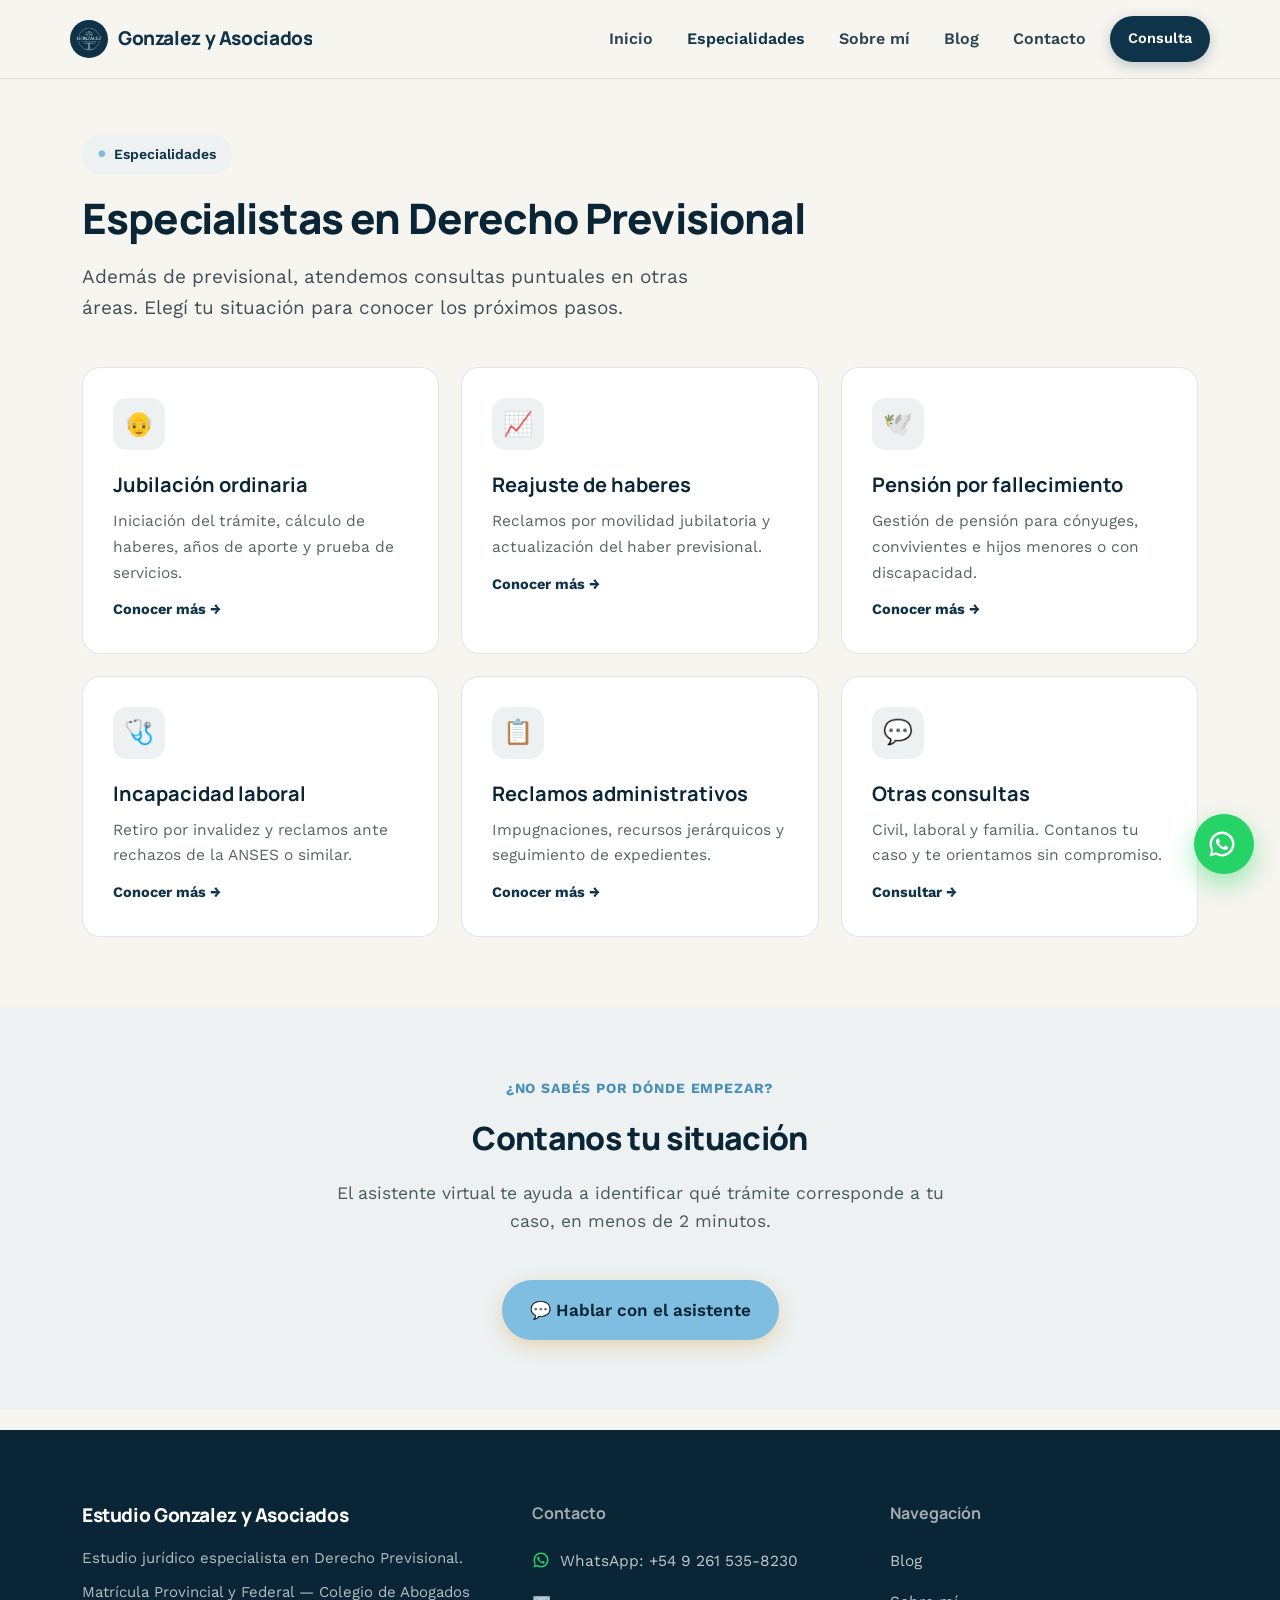
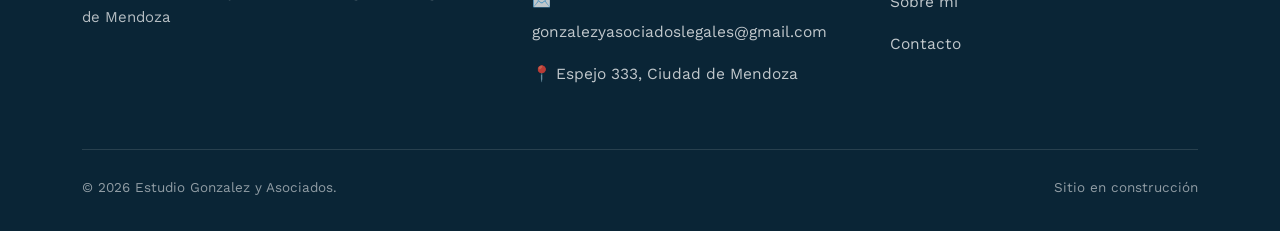
==== commit 9deb9a2b: "Add files via upload" ====
--- a/areas.html
+++ b/areas.html
@@ -5,6 +5,7 @@
 <meta name="viewport" content="width=device-width, initial-scale=1.0">
 <title>Especialidades — Estudio Gonzalez y Asociados | Mendoza</title>
 <meta name="description" content="Jubilación ordinaria, reajuste de haberes, pensión por fallecimiento, incapacidad laboral y reclamos administrativos.">
+<link rel="icon" type="image/png" href="img/logo.png">
 <link rel="preconnect" href="https://fonts.googleapis.com">
 <link href="https://fonts.googleapis.com/css2?family=Manrope:wght@500;600;700;800&family=Work+Sans:wght@400;500;600&display=swap" rel="stylesheet">
 <link rel="stylesheet" href="styles.css">
@@ -12,7 +13,7 @@
 <body>
 <header>
   <div class="navbar wrap">
-    <a href="index.html" class="brand"><span class="dot"></span>Estudio Gonzalez y Asociados</a>
+    <a href="index.html" class="brand"><img src="img/logo.png" alt="Logo Estudio Gonzalez y Asociados" class="brand-logo">Gonzalez y Asociados</a>
     <div class="menu-row">
       <nav><ul>
         <li><a href="index.html">Inicio</a></li>
--- a/styles.css
+++ b/styles.css
@@ -30,7 +30,8 @@
 /* HEADER */
 header{position:sticky; top:0; z-index:50; background:rgba(247,245,240,0.94); backdrop-filter:blur(10px); border-bottom:1px solid var(--line);}
 .navbar{display:flex; align-items:center; justify-content:space-between; padding:16px 20px; gap:12px;}
-.brand{font-weight:800; font-size:19px; color:var(--teal-700); letter-spacing:-0.02em; display:flex; align-items:center; gap:8px; text-decoration:none; white-space:nowrap; flex-shrink:1; min-width:0; overflow:hidden; text-overflow:ellipsis;}
+.brand{font-weight:800; font-size:19px; color:var(--teal-700); letter-spacing:-0.02em; display:flex; align-items:center; gap:10px; text-decoration:none; white-space:nowrap; flex-shrink:1; min-width:0; overflow:hidden; text-overflow:ellipsis;}
+.brand-logo{width:38px; height:38px; border-radius:50%; flex-shrink:0; object-fit:cover;}
 .brand .dot{width:9px;height:9px;border-radius:50%;background:var(--gold); flex-shrink:0;}
 nav ul{list-style:none; display:flex; gap:34px; font-weight:600; font-size:16px;}
 nav a{text-decoration:none; color:var(--teal-900); opacity:0.85; transition:opacity .2s;}
